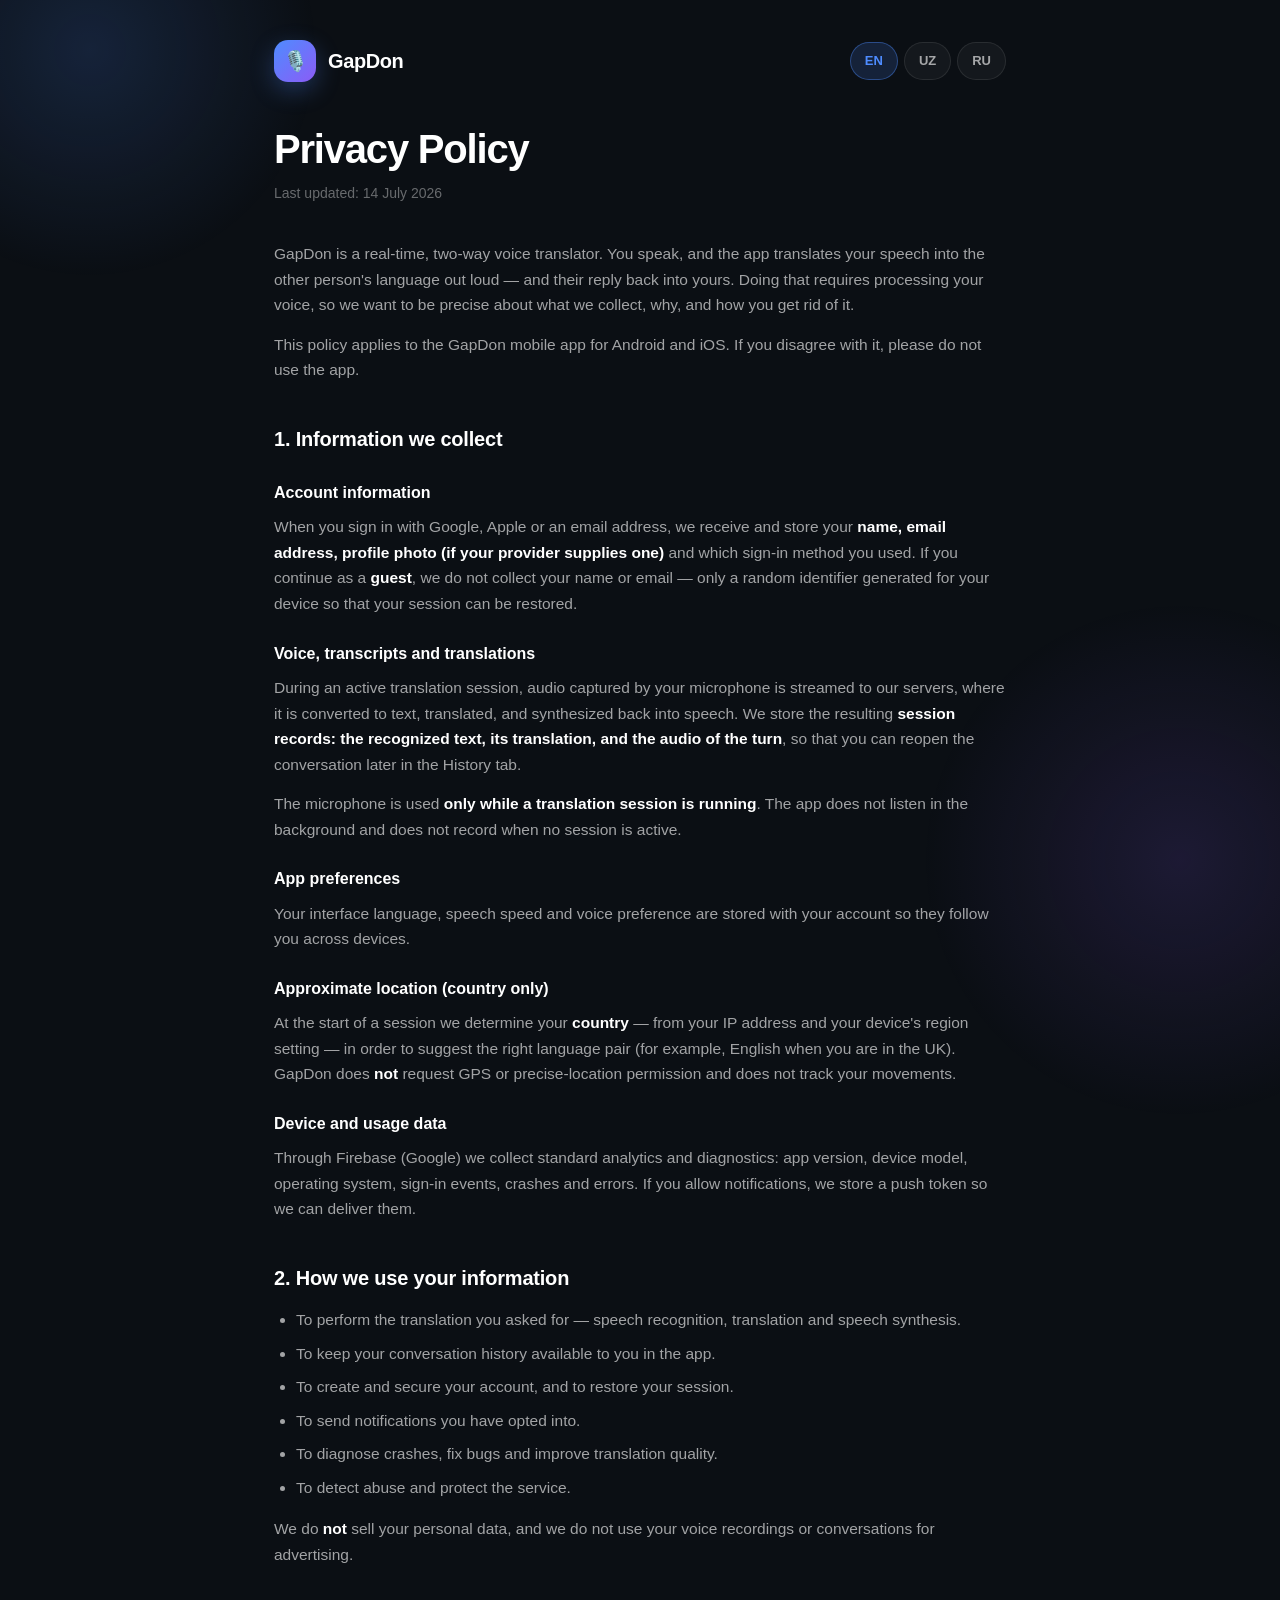
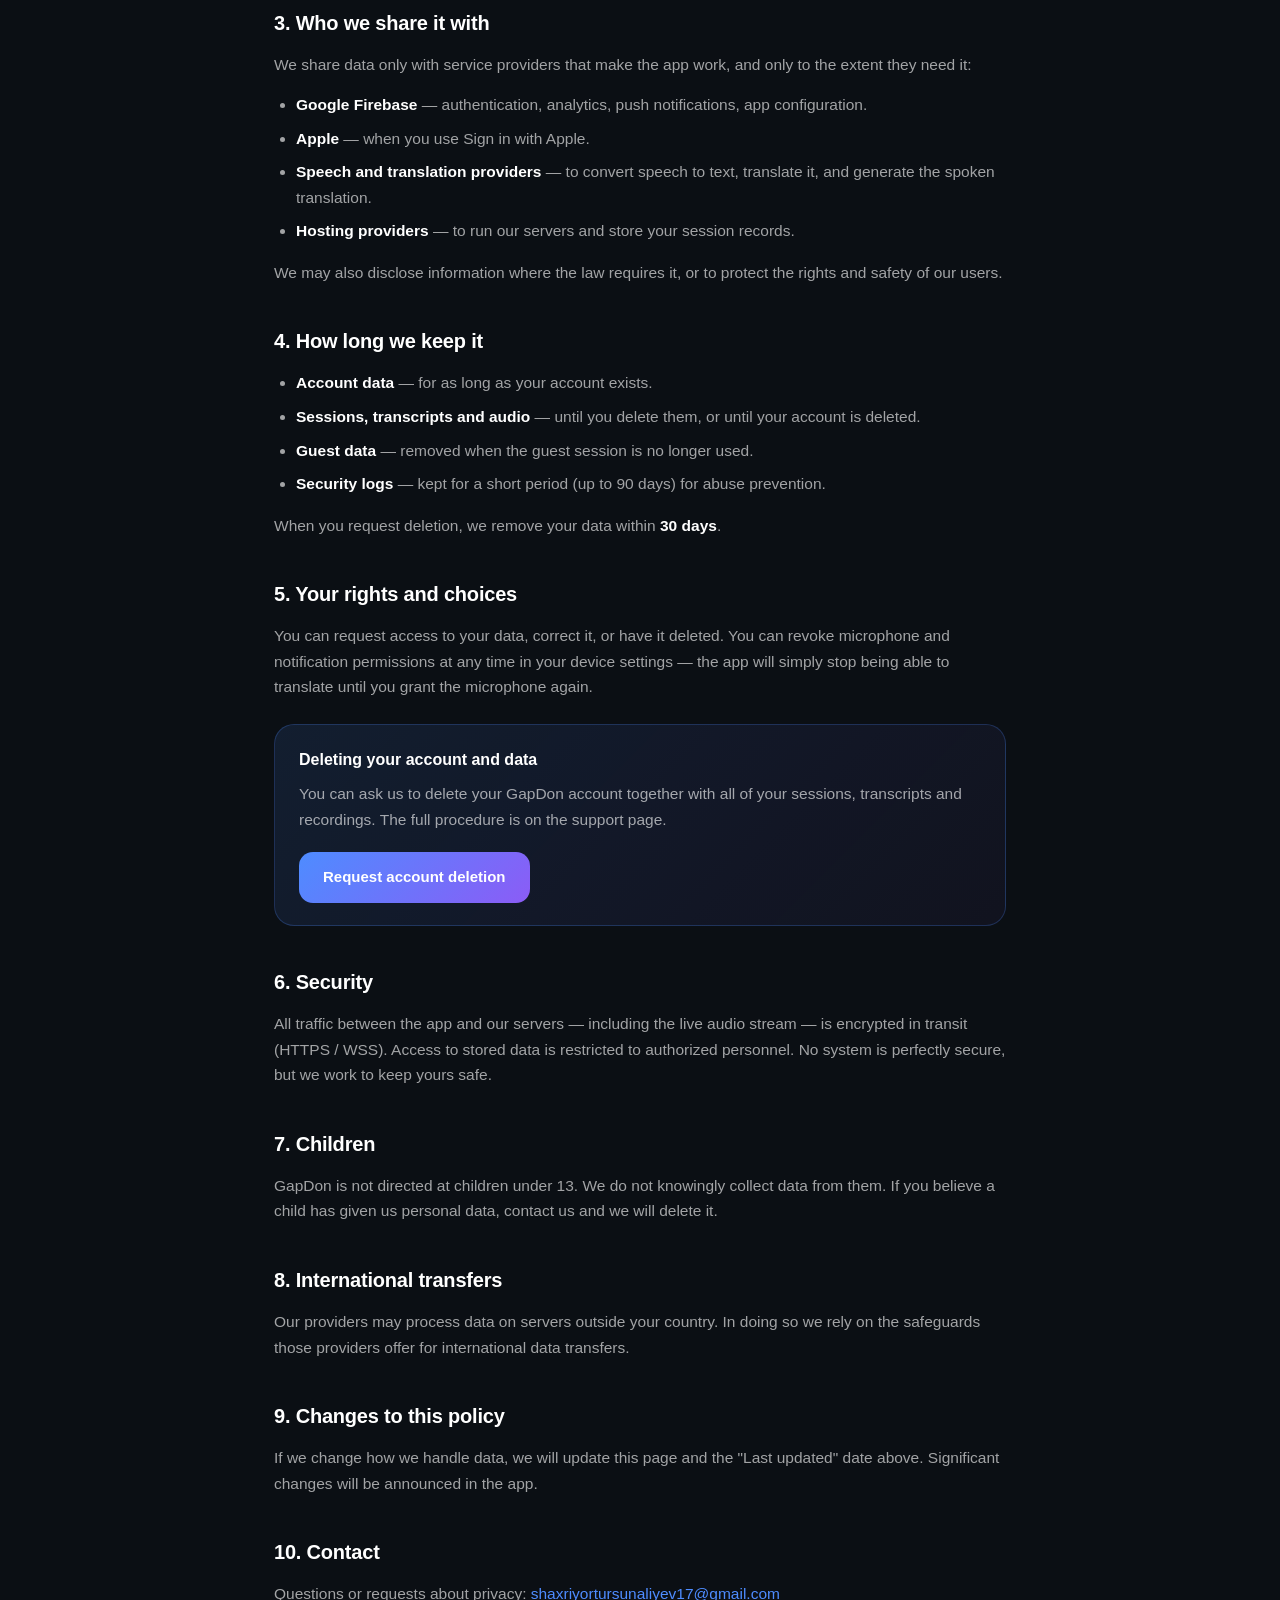
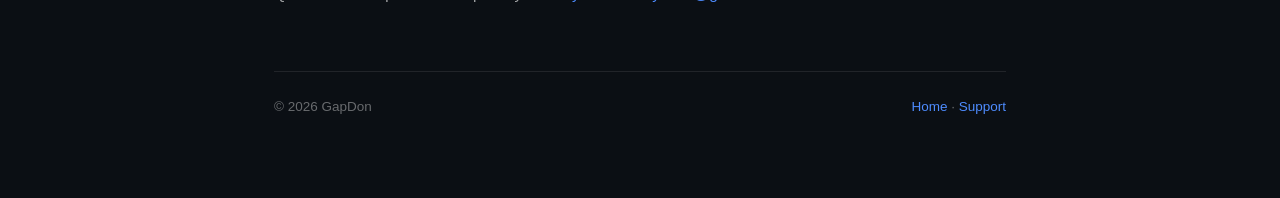
==== privacy/index.html @ 506f220d "GapDon legal & support site: privacy policy + account deletion (en/uz/ru) Co-Authored-By: Claude Opu" ====
<!DOCTYPE html>
<html lang="en">
<head>
  <meta charset="utf-8">
  <meta name="viewport" content="width=device-width, initial-scale=1">
  <title>Privacy Policy — GapDon</title>
  <meta name="description" content="How GapDon collects, uses, stores and deletes your data.">
  <link rel="stylesheet" href="../assets/site.css">
</head>
<body>
  <div class="wrap">
    <header class="bar">
      <a class="brand" href="../">
        <span class="mark">🎙️</span>
        <span class="name">GapDon</span>
      </a>
      <div class="langs">
        <button data-set="en">EN</button>
        <button data-set="uz">UZ</button>
        <button data-set="ru">RU</button>
      </div>
    </header>

    <!-- ══ EN ═══════════════════════════════════════════════════════════════ -->
    <main data-lang="en">
      <h1>Privacy Policy</h1>
      <p class="updated">Last updated: 14 July 2026</p>

      <p>GapDon is a real-time, two-way voice translator. You speak, and the app translates
        your speech into the other person's language out loud — and their reply back into
        yours. Doing that requires processing your voice, so we want to be precise about what
        we collect, why, and how you get rid of it.</p>
      <p>This policy applies to the GapDon mobile app for Android and iOS. If you disagree
        with it, please do not use the app.</p>

      <h2>1. Information we collect</h2>

      <h3>Account information</h3>
      <p>When you sign in with Google, Apple or an email address, we receive and store your
        <strong>name, email address, profile photo (if your provider supplies one)</strong> and
        which sign-in method you used. If you continue as a <strong>guest</strong>, we do not
        collect your name or email — only a random identifier generated for your device so
        that your session can be restored.</p>

      <h3>Voice, transcripts and translations</h3>
      <p>During an active translation session, audio captured by your microphone is streamed
        to our servers, where it is converted to text, translated, and synthesized back into
        speech. We store the resulting <strong>session records: the recognized text, its
        translation, and the audio of the turn</strong>, so that you can reopen the conversation
        later in the History tab.</p>
      <p>The microphone is used <strong>only while a translation session is running</strong>.
        The app does not listen in the background and does not record when no session is
        active.</p>

      <h3>App preferences</h3>
      <p>Your interface language, speech speed and voice preference are stored with your
        account so they follow you across devices.</p>

      <h3>Approximate location (country only)</h3>
      <p>At the start of a session we determine your <strong>country</strong> — from your IP
        address and your device's region setting — in order to suggest the right language pair
        (for example, English when you are in the UK). GapDon does <strong>not</strong> request
        GPS or precise-location permission and does not track your movements.</p>

      <h3>Device and usage data</h3>
      <p>Through Firebase (Google) we collect standard analytics and diagnostics:
        app version, device model, operating system, sign-in events, crashes and errors.
        If you allow notifications, we store a push token so we can deliver them.</p>

      <h2>2. How we use your information</h2>
      <ul>
        <li>To perform the translation you asked for — speech recognition, translation and speech synthesis.</li>
        <li>To keep your conversation history available to you in the app.</li>
        <li>To create and secure your account, and to restore your session.</li>
        <li>To send notifications you have opted into.</li>
        <li>To diagnose crashes, fix bugs and improve translation quality.</li>
        <li>To detect abuse and protect the service.</li>
      </ul>
      <p>We do <strong>not</strong> sell your personal data, and we do not use your voice
        recordings or conversations for advertising.</p>

      <h2>3. Who we share it with</h2>
      <p>We share data only with service providers that make the app work, and only to the
        extent they need it:</p>
      <ul>
        <li><strong>Google Firebase</strong> — authentication, analytics, push notifications, app configuration.</li>
        <li><strong>Apple</strong> — when you use Sign in with Apple.</li>
        <li><strong>Speech and translation providers</strong> — to convert speech to text, translate it, and generate the spoken translation.</li>
        <li><strong>Hosting providers</strong> — to run our servers and store your session records.</li>
      </ul>
      <p>We may also disclose information where the law requires it, or to protect the rights
        and safety of our users.</p>

      <h2>4. How long we keep it</h2>
      <ul>
        <li><strong>Account data</strong> — for as long as your account exists.</li>
        <li><strong>Sessions, transcripts and audio</strong> — until you delete them, or until your account is deleted.</li>
        <li><strong>Guest data</strong> — removed when the guest session is no longer used.</li>
        <li><strong>Security logs</strong> — kept for a short period (up to 90 days) for abuse prevention.</li>
      </ul>
      <p>When you request deletion, we remove your data within <strong>30 days</strong>.</p>

      <h2>5. Your rights and choices</h2>
      <p>You can request access to your data, correct it, or have it deleted. You can revoke
        microphone and notification permissions at any time in your device settings — the app
        will simply stop being able to translate until you grant the microphone again.</p>

      <div class="card accent">
        <h3>Deleting your account and data</h3>
        <p>You can ask us to delete your GapDon account together with all of your sessions,
          transcripts and recordings. The full procedure is on the support page.</p>
        <a class="btn" href="../support/#delete">Request account deletion</a>
      </div>

      <h2>6. Security</h2>
      <p>All traffic between the app and our servers — including the live audio stream — is
        encrypted in transit (HTTPS / WSS). Access to stored data is restricted to
        authorized personnel. No system is perfectly secure, but we work to keep yours safe.</p>

      <h2>7. Children</h2>
      <p>GapDon is not directed at children under 13. We do not knowingly collect data from
        them. If you believe a child has given us personal data, contact us and we will delete it.</p>

      <h2>8. International transfers</h2>
      <p>Our providers may process data on servers outside your country. In doing so we rely
        on the safeguards those providers offer for international data transfers.</p>

      <h2>9. Changes to this policy</h2>
      <p>If we change how we handle data, we will update this page and the "Last updated"
        date above. Significant changes will be announced in the app.</p>

      <h2>10. Contact</h2>
      <p>Questions or requests about privacy:
        <a href="mailto:shaxriyortursunaliyev17@gmail.com">shaxriyortursunaliyev17@gmail.com</a></p>
    </main>

    <!-- ══ UZ ═══════════════════════════════════════════════════════════════ -->
    <main data-lang="uz">
      <h1>Maxfiylik siyosati</h1>
      <p class="updated">Oxirgi yangilanish: 2026-yil 14-iyul</p>

      <p>GapDon — real vaqtdagi ikki tomonlama ovozli tarjimon. Siz gapirasiz, ilova sizning
        nutqingizni suhbatdoshingiz tiliga ovoz chiqarib tarjima qiladi, uning javobini esa
        sizning tilingizga qaytaradi. Buning uchun ovozingizni qayta ishlash zarur — shuning
        uchun nima yig'ilishini, nima uchun va uni qanday o'chirishni aniq yozib qo'ydik.</p>
      <p>Ushbu siyosat Android va iOS uchun GapDon mobil ilovasiga taalluqli. Agar rozi
        bo'lmasangiz, iltimos, ilovadan foydalanmang.</p>

      <h2>1. Qanday ma'lumot yig'amiz</h2>

      <h3>Hisob ma'lumotlari</h3>
      <p>Google, Apple yoki email orqali kirganingizda <strong>ismingiz, email manzilingiz,
        profil rasmingiz</strong> (provayder bergan bo'lsa) va qaysi usulda kirganingiz
        saqlanadi. <strong>Mehmon</strong> sifatida davom etsangiz, ism yoki email yig'ilmaydi —
        faqat qurilmangiz uchun yaratilgan tasodifiy identifikator saqlanadi, sessiyangizni
        tiklash uchun.</p>

      <h3>Ovoz, transkript va tarjimalar</h3>
      <p>Tarjima sessiyasi davomida mikrofon orqali olingan audio serverlarimizga uzatiladi:
        u yerda matnga aylantiriladi, tarjima qilinadi va yana nutqqa sintez qilinadi. Natijada
        hosil bo'lgan <strong>sessiya yozuvlari — tanilgan matn, uning tarjimasi va o'sha
        gapning audiosi</strong> saqlanadi, toki siz suhbatni keyinroq "Tarix" bo'limida qayta
        ocha olasiz.</p>
      <p>Mikrofon <strong>faqat tarjima sessiyasi ishlab turganda</strong> ishlatiladi. Ilova
        fonda tinglamaydi va sessiya yo'q paytda hech narsa yozib olmaydi.</p>

      <h3>Ilova sozlamalari</h3>
      <p>Interfeys tili, nutq tezligi va ovoz turi hisobingiz bilan birga saqlanadi — shunda
        ular boshqa qurilmada ham saqlanib qoladi.</p>

      <h3>Taxminiy joylashuv (faqat davlat)</h3>
      <p>Sessiya boshida <strong>qaysi davlatda</strong> ekaningizni aniqlaymiz — IP manzil va
        qurilmangizning mintaqa sozlamasi orqali — bu to'g'ri til juftligini taklif qilish uchun
        kerak (masalan, Buyuk Britaniyada bo'lsangiz ingliz tili). GapDon GPS yoki aniq
        joylashuv ruxsatini <strong>so'ramaydi</strong> va harakatingizni kuzatmaydi.</p>

      <h3>Qurilma va foydalanish ma'lumotlari</h3>
      <p>Firebase (Google) orqali standart analitika va diagnostika yig'iladi: ilova versiyasi,
        qurilma modeli, operatsion tizim, kirish hodisalari, xatolar va nosozliklar.
        Bildirishnomalarga ruxsat bersangiz, ularni yetkazish uchun push token saqlanadi.</p>

      <h2>2. Ma'lumotdan qanday foydalanamiz</h2>
      <ul>
        <li>Siz so'ragan tarjimani bajarish uchun — nutqni tanish, tarjima qilish va ovozga aylantirish.</li>
        <li>Suhbatlar tarixini ilovada siz uchun saqlab turish uchun.</li>
        <li>Hisobingizni yaratish, himoyalash va sessiyani tiklash uchun.</li>
        <li>Siz rozilik bergan bildirishnomalarni yuborish uchun.</li>
        <li>Xatolarni tuzatish va tarjima sifatini yaxshilash uchun.</li>
        <li>Suiiste'molni aniqlash va xizmatni himoya qilish uchun.</li>
      </ul>
      <p>Biz shaxsiy ma'lumotlaringizni <strong>sotmaymiz</strong> va ovoz yozuvlaringiz yoki
        suhbatlaringizni reklama uchun ishlatmaymiz.</p>

      <h2>3. Kim bilan bo'lishamiz</h2>
      <p>Ma'lumot faqat ilovaning ishlashi uchun zarur xizmat provayderlari bilan, faqat
        kerakli hajmda bo'lishiladi:</p>
      <ul>
        <li><strong>Google Firebase</strong> — autentifikatsiya, analitika, push-bildirishnomalar, konfiguratsiya.</li>
        <li><strong>Apple</strong> — Apple bilan kirishdan foydalanganingizda.</li>
        <li><strong>Nutq va tarjima provayderlari</strong> — nutqni matnga aylantirish, tarjima qilish va tarjimani ovozlantirish uchun.</li>
        <li><strong>Hosting provayderlari</strong> — serverlarni yuritish va sessiya yozuvlarini saqlash uchun.</li>
      </ul>
      <p>Qonun talab qilgan hollarda yoki foydalanuvchilarning huquq va xavfsizligini himoya
        qilish uchun ham ma'lumot oshkor qilinishi mumkin.</p>

      <h2>4. Qancha muddat saqlaymiz</h2>
      <ul>
        <li><strong>Hisob ma'lumotlari</strong> — hisobingiz mavjud bo'lgunicha.</li>
        <li><strong>Sessiyalar, transkriptlar va audio</strong> — siz o'chirmaguningizcha yoki hisob o'chirilgunicha.</li>
        <li><strong>Mehmon ma'lumotlari</strong> — mehmon sessiyasi ishlatilmay qolganda o'chiriladi.</li>
        <li><strong>Xavfsizlik loglari</strong> — qisqa muddat (90 kungacha), suiiste'molning oldini olish uchun.</li>
      </ul>
      <p>O'chirishni so'raganingizda ma'lumotlaringiz <strong>30 kun ichida</strong> o'chiriladi.</p>

      <h2>5. Sizning huquqlaringiz</h2>
      <p>Ma'lumotlaringizni ko'rishni, to'g'rilashni yoki o'chirishni so'rashingiz mumkin.
        Mikrofon va bildirishnoma ruxsatlarini istalgan payt qurilma sozlamalaridan qaytarib
        olishingiz mumkin — bunda ilova mikrofonni qayta ruxsat bermaguningizcha tarjima qila
        olmaydi, xolos.</p>

      <div class="card accent">
        <h3>Hisob va ma'lumotlarni o'chirish</h3>
        <p>GapDon hisobingizni barcha sessiyalar, transkriptlar va yozuvlar bilan birga
          o'chirishni so'rashingiz mumkin. To'liq tartib yordam sahifasida.</p>
        <a class="btn" href="../support/#delete">Hisobni o'chirishni so'rash</a>
      </div>

      <h2>6. Xavfsizlik</h2>
      <p>Ilova va serverlarimiz o'rtasidagi barcha trafik — jonli audio oqim ham — uzatishda
        shifrlanadi (HTTPS / WSS). Saqlangan ma'lumotlarga faqat vakolatli xodimlar kira oladi.
        Mutlaqo xavfsiz tizim bo'lmaydi, lekin biz sizning ma'lumotingizni himoyalash uchun
        harakat qilamiz.</p>

      <h2>7. Bolalar</h2>
      <p>GapDon 13 yoshgacha bo'lgan bolalar uchun mo'ljallanmagan va ulardan bila turib
        ma'lumot yig'maymiz. Agar bola bizga shaxsiy ma'lumot bergan deb hisoblasangiz, yozing —
        o'chiramiz.</p>

      <h2>8. Xalqaro uzatish</h2>
      <p>Provayderlarimiz ma'lumotni sizning davlatingizdan tashqaridagi serverlarda qayta
        ishlashi mumkin. Bunda o'sha provayderlarning xalqaro uzatish bo'yicha himoya
        choralariga tayanamiz.</p>

      <h2>9. Siyosatdagi o'zgarishlar</h2>
      <p>Ma'lumotlar bilan ishlash tartibi o'zgarsa, ushbu sahifani va yuqoridagi sanani
        yangilaymiz. Muhim o'zgarishlar ilovada e'lon qilinadi.</p>

      <h2>10. Bog'lanish</h2>
      <p>Maxfiylik bo'yicha savol va so'rovlar:
        <a href="mailto:shaxriyortursunaliyev17@gmail.com">shaxriyortursunaliyev17@gmail.com</a></p>
    </main>

    <!-- ══ RU ═══════════════════════════════════════════════════════════════ -->
    <main data-lang="ru">
      <h1>Политика конфиденциальности</h1>
      <p class="updated">Последнее обновление: 14 июля 2026 г.</p>

      <p>GapDon — двусторонний голосовой переводчик в реальном времени. Вы говорите, приложение
        вслух переводит вашу речь на язык собеседника, а его ответ — обратно на ваш. Для этого
        необходимо обрабатывать ваш голос, поэтому мы точно описываем, какие данные собираем,
        зачем и как их удалить.</p>
      <p>Политика распространяется на мобильное приложение GapDon для Android и iOS. Если вы с
        ней не согласны, пожалуйста, не пользуйтесь приложением.</p>

      <h2>1. Какие данные мы собираем</h2>

      <h3>Данные аккаунта</h3>
      <p>При входе через Google, Apple или по email мы получаем и храним ваше <strong>имя,
        адрес электронной почты, фото профиля</strong> (если его предоставляет провайдер) и
        способ входа. При входе <strong>гостем</strong> имя и email не собираются — только
        случайный идентификатор устройства, чтобы восстановить сессию.</p>

      <h3>Голос, расшифровки и переводы</h3>
      <p>Во время сессии перевода аудио с микрофона передаётся на наши серверы, где
        распознаётся, переводится и синтезируется обратно в речь. Мы храним
        <strong>записи сессии: распознанный текст, его перевод и аудио реплики</strong>, чтобы
        вы могли вернуться к разговору во вкладке «История».</p>
      <p>Микрофон используется <strong>только во время активной сессии перевода</strong>.
        Приложение не слушает в фоне и не записывает, когда сессия не запущена.</p>

      <h3>Настройки приложения</h3>
      <p>Язык интерфейса, скорость речи и тип голоса хранятся вместе с аккаунтом, чтобы
        сохраняться на других устройствах.</p>

      <h3>Приблизительное местоположение (только страна)</h3>
      <p>В начале сессии мы определяем вашу <strong>страну</strong> — по IP-адресу и
        региональной настройке устройства — чтобы предложить правильную языковую пару.
        GapDon <strong>не</strong> запрашивает GPS или доступ к точному местоположению и не
        отслеживает ваши перемещения.</p>

      <h3>Данные об устройстве и использовании</h3>
      <p>Через Firebase (Google) собирается стандартная аналитика и диагностика: версия
        приложения, модель устройства, ОС, события входа, сбои и ошибки. Если вы разрешили
        уведомления, мы храним push-токен для их доставки.</p>

      <h2>2. Как мы используем данные</h2>
      <ul>
        <li>Чтобы выполнить перевод — распознавание речи, перевод и синтез речи.</li>
        <li>Чтобы история разговоров была доступна вам в приложении.</li>
        <li>Чтобы создать и защитить аккаунт и восстановить сессию.</li>
        <li>Чтобы отправлять уведомления, на которые вы согласились.</li>
        <li>Чтобы исправлять ошибки и улучшать качество перевода.</li>
        <li>Чтобы выявлять злоупотребления и защищать сервис.</li>
      </ul>
      <p>Мы <strong>не продаём</strong> ваши персональные данные и не используем ваши
        голосовые записи или разговоры для рекламы.</p>

      <h2>3. Кому мы передаём данные</h2>
      <p>Только поставщикам услуг, без которых приложение не работает, и только в необходимом
        объёме:</p>
      <ul>
        <li><strong>Google Firebase</strong> — аутентификация, аналитика, push-уведомления, конфигурация.</li>
        <li><strong>Apple</strong> — при входе через Apple.</li>
        <li><strong>Провайдеры распознавания и перевода речи</strong> — распознавание, перевод и озвучивание.</li>
        <li><strong>Хостинг-провайдеры</strong> — работа серверов и хранение записей сессий.</li>
      </ul>
      <p>Мы также можем раскрыть данные по требованию закона либо для защиты прав и
        безопасности пользователей.</p>

      <h2>4. Сроки хранения</h2>
      <ul>
        <li><strong>Данные аккаунта</strong> — пока существует аккаунт.</li>
        <li><strong>Сессии, расшифровки и аудио</strong> — пока вы их не удалите или не удалите аккаунт.</li>
        <li><strong>Гостевые данные</strong> — удаляются, когда гостевая сессия перестаёт использоваться.</li>
        <li><strong>Журналы безопасности</strong> — короткий срок (до 90 дней).</li>
      </ul>
      <p>По запросу на удаление данные удаляются в течение <strong>30 дней</strong>.</p>

      <h2>5. Ваши права</h2>
      <p>Вы можете запросить доступ к данным, их исправление или удаление. Разрешения на
        микрофон и уведомления можно отозвать в настройках устройства в любой момент — тогда
        приложение просто не сможет переводить, пока микрофон не будет разрешён снова.</p>

      <div class="card accent">
        <h3>Удаление аккаунта и данных</h3>
        <p>Вы можете попросить удалить аккаунт GapDon вместе со всеми сессиями, расшифровками
          и записями. Полный порядок — на странице поддержки.</p>
        <a class="btn" href="../support/#delete">Запросить удаление аккаунта</a>
      </div>

      <h2>6. Безопасность</h2>
      <p>Весь трафик между приложением и серверами, включая живой аудиопоток, шифруется при
        передаче (HTTPS / WSS). Доступ к хранимым данным имеют только уполномоченные
        сотрудники. Абсолютно безопасных систем не бывает, но мы стараемся защитить ваши данные.</p>

      <h2>7. Дети</h2>
      <p>GapDon не предназначен для детей младше 13 лет, и мы сознательно не собираем их
        данные. Если считаете, что ребёнок передал нам персональные данные, напишите — мы удалим.</p>

      <h2>8. Международная передача</h2>
      <p>Наши поставщики могут обрабатывать данные на серверах за пределами вашей страны. При
        этом мы полагаемся на предусмотренные ими механизмы защиты международной передачи.</p>

      <h2>9. Изменения политики</h2>
      <p>Если порядок обработки данных изменится, мы обновим эту страницу и дату выше.
        О существенных изменениях сообщим в приложении.</p>

      <h2>10. Контакты</h2>
      <p>Вопросы и запросы по конфиденциальности:
        <a href="mailto:shaxriyortursunaliyev17@gmail.com">shaxriyortursunaliyev17@gmail.com</a></p>
    </main>

    <footer>
      <span>© 2026 GapDon</span>
      <span><a href="../">Home</a> · <a href="../support/">Support</a></span>
    </footer>
  </div>
  <script src="../assets/lang.js"></script>
</body>
</html>
---- assets/site.css ----
:root {
  --bg: #0b0f14;
  --backdrop: #030608;
  --card: rgba(255, 255, 255, 0.04);
  --stroke: rgba(255, 255, 255, 0.09);
  --text: #ffffff;
  --muted: rgba(255, 255, 255, 0.62);
  --faint: rgba(255, 255, 255, 0.38);
  --blue: #4e8cff;
  --violet: #8b5cf6;
  --teal: #14b8a6;
  --amber: #f59e0b;
  --radius: 20px;
}

* { box-sizing: border-box; margin: 0; padding: 0; }

body {
  background: var(--bg);
  color: var(--text);
  font-family: -apple-system, BlinkMacSystemFont, "Segoe UI", Roboto, "Helvetica Neue", Arial, sans-serif;
  line-height: 1.65;
  -webkit-font-smoothing: antialiased;
  min-height: 100vh;
  position: relative;
  overflow-x: hidden;
}

/* Ambient glows — the same two blobs the app paints behind its screens. */
body::before,
body::after {
  content: "";
  position: fixed;
  border-radius: 50%;
  pointer-events: none;
  z-index: 0;
}
body::before {
  top: -180px; left: -140px;
  width: 460px; height: 460px;
  background: radial-gradient(circle, rgba(78, 140, 255, 0.16), transparent 70%);
}
body::after {
  bottom: -220px; right: -160px;
  width: 520px; height: 520px;
  background: radial-gradient(circle, rgba(139, 92, 246, 0.14), transparent 70%);
}

.wrap {
  position: relative;
  z-index: 1;
  max-width: 780px;
  margin: 0 auto;
  padding: 40px 24px 80px;
}

/* ── Header ──────────────────────────────────────────────────────────────── */
header.bar {
  display: flex;
  align-items: center;
  justify-content: space-between;
  gap: 16px;
  flex-wrap: wrap;
  margin-bottom: 44px;
}

.brand {
  display: flex;
  align-items: center;
  gap: 12px;
  text-decoration: none;
  color: var(--text);
}
.brand .mark {
  width: 42px; height: 42px;
  border-radius: 14px;
  background: linear-gradient(135deg, var(--blue), var(--violet));
  display: grid;
  place-items: center;
  font-size: 20px;
  box-shadow: 0 8px 24px rgba(78, 140, 255, 0.3);
}
.brand .name { font-size: 20px; font-weight: 800; letter-spacing: -0.02em; }

.langs { display: flex; gap: 6px; }
.langs button {
  background: var(--card);
  border: 1px solid var(--stroke);
  color: var(--muted);
  font: inherit;
  font-size: 13px;
  font-weight: 600;
  padding: 7px 14px;
  border-radius: 99px;
  cursor: pointer;
  transition: color 0.18s, background 0.18s, border-color 0.18s;
}
.langs button:hover { color: var(--text); }
.langs button[aria-pressed="true"] {
  background: rgba(78, 140, 255, 0.16);
  border-color: rgba(78, 140, 255, 0.4);
  color: var(--blue);
}

/* ── Content ─────────────────────────────────────────────────────────────── */
h1 {
  font-size: clamp(30px, 5vw, 40px);
  font-weight: 800;
  letter-spacing: -0.03em;
  line-height: 1.15;
  margin-bottom: 10px;
}
.updated { color: var(--faint); font-size: 14px; margin-bottom: 36px; }

h2 {
  font-size: 20px;
  font-weight: 700;
  letter-spacing: -0.01em;
  margin: 40px 0 12px;
}
h3 { font-size: 16px; font-weight: 700; margin: 24px 0 8px; }

p, li { color: var(--muted); font-size: 15.5px; }
p { margin-bottom: 14px; }
ul, ol { margin: 0 0 16px 22px; }
li { margin-bottom: 8px; }

strong { color: var(--text); font-weight: 600; }

a { color: var(--blue); text-decoration: none; }
a:hover { text-decoration: underline; }

.card {
  background: var(--card);
  border: 1px solid var(--stroke);
  border-radius: var(--radius);
  padding: 22px 24px;
  margin: 24px 0;
}
.card.accent {
  background: linear-gradient(135deg, rgba(78, 140, 255, 0.12), rgba(139, 92, 246, 0.05));
  border-color: rgba(78, 140, 255, 0.24);
}
.card h2, .card h3 { margin-top: 0; }
.card :last-child { margin-bottom: 0; }

.btn {
  display: inline-block;
  background: linear-gradient(135deg, var(--blue), var(--violet));
  color: #fff;
  font-weight: 700;
  font-size: 15px;
  padding: 13px 24px;
  border-radius: 14px;
  margin-top: 6px;
}
.btn:hover { text-decoration: none; opacity: 0.92; }

.tiles { display: grid; gap: 14px; grid-template-columns: 1fr 1fr; margin-top: 8px; }
@media (max-width: 560px) { .tiles { grid-template-columns: 1fr; } }
.tile {
  display: block;
  background: var(--card);
  border: 1px solid var(--stroke);
  border-radius: var(--radius);
  padding: 22px;
  color: var(--text);
  transition: border-color 0.18s, transform 0.18s;
}
.tile:hover { border-color: rgba(78, 140, 255, 0.45); transform: translateY(-2px); text-decoration: none; }
.tile .t { font-size: 17px; font-weight: 700; margin-bottom: 6px; }
.tile .d { color: var(--faint); font-size: 14px; }

footer {
  margin-top: 64px;
  padding-top: 24px;
  border-top: 1px solid var(--stroke);
  color: var(--faint);
  font-size: 13.5px;
  display: flex;
  justify-content: space-between;
  gap: 12px;
  flex-wrap: wrap;
}

[data-lang] { display: none; }
[data-lang].on { display: block; }
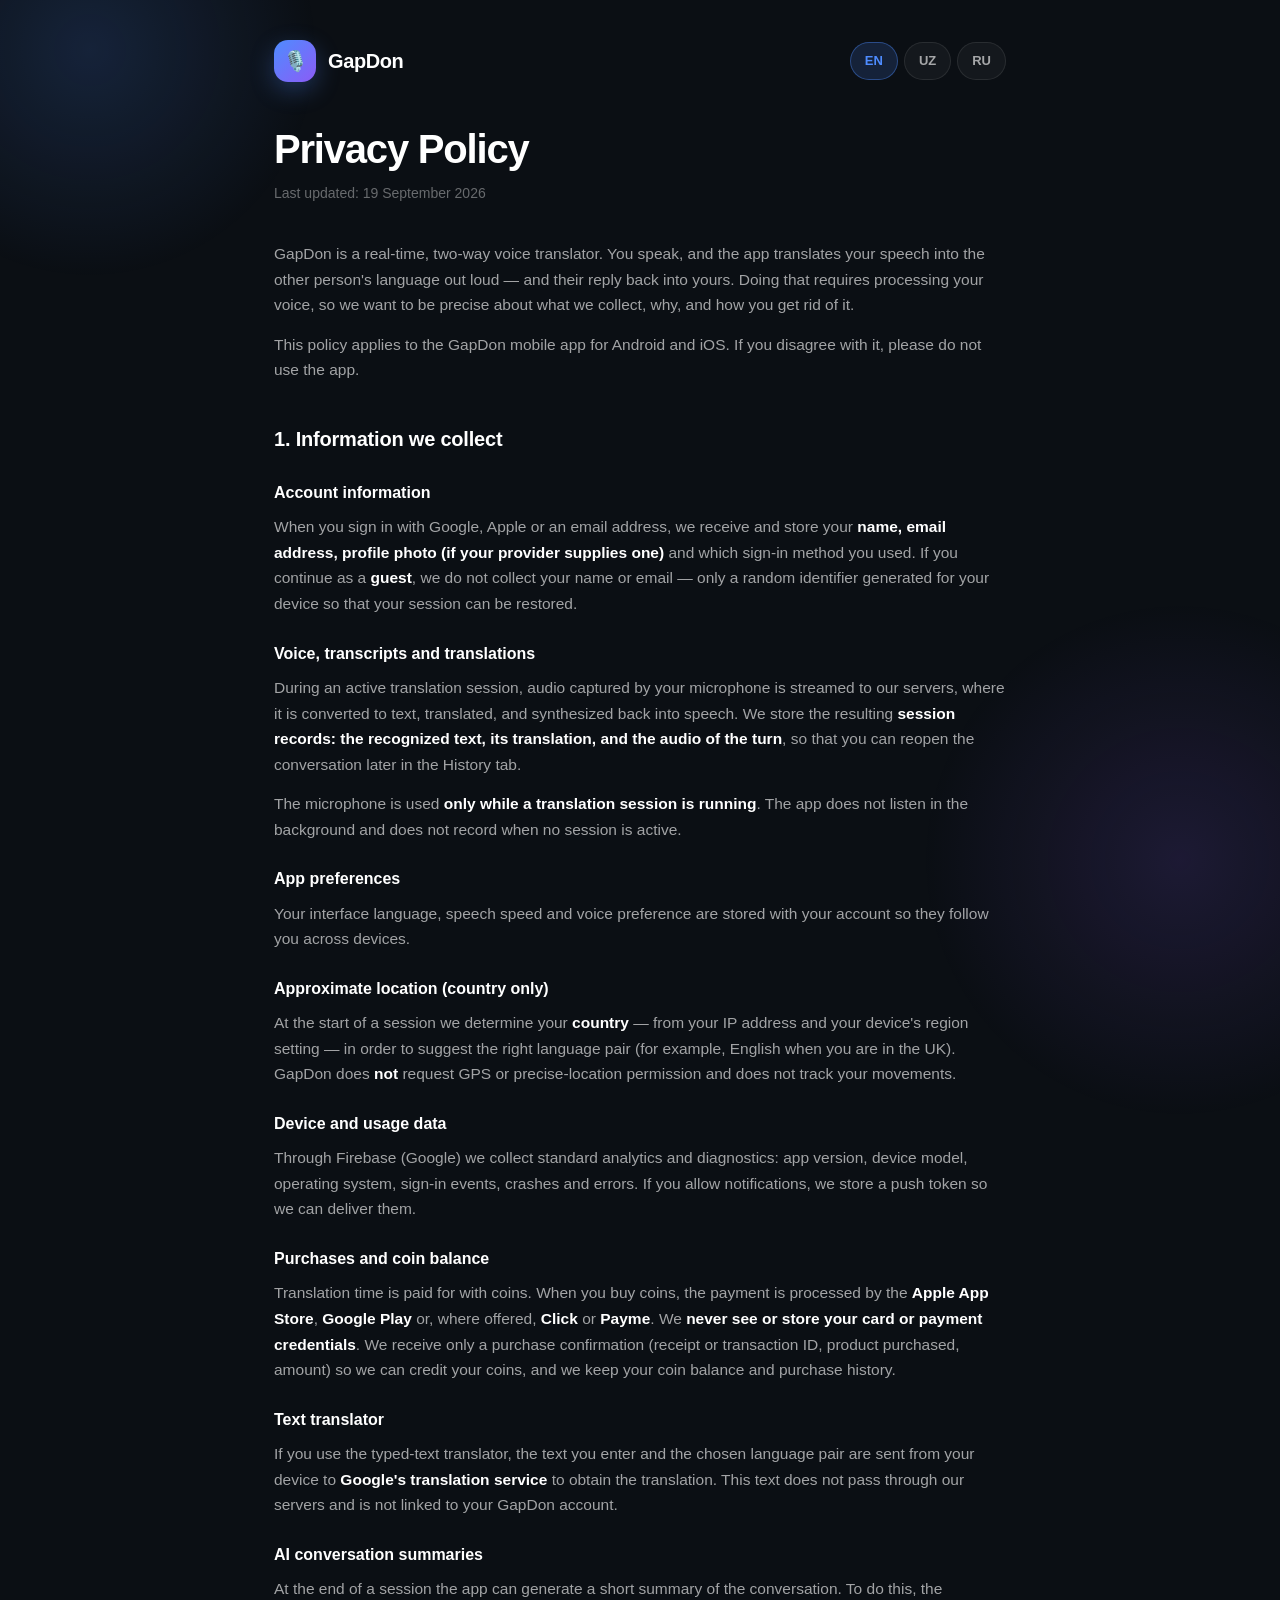
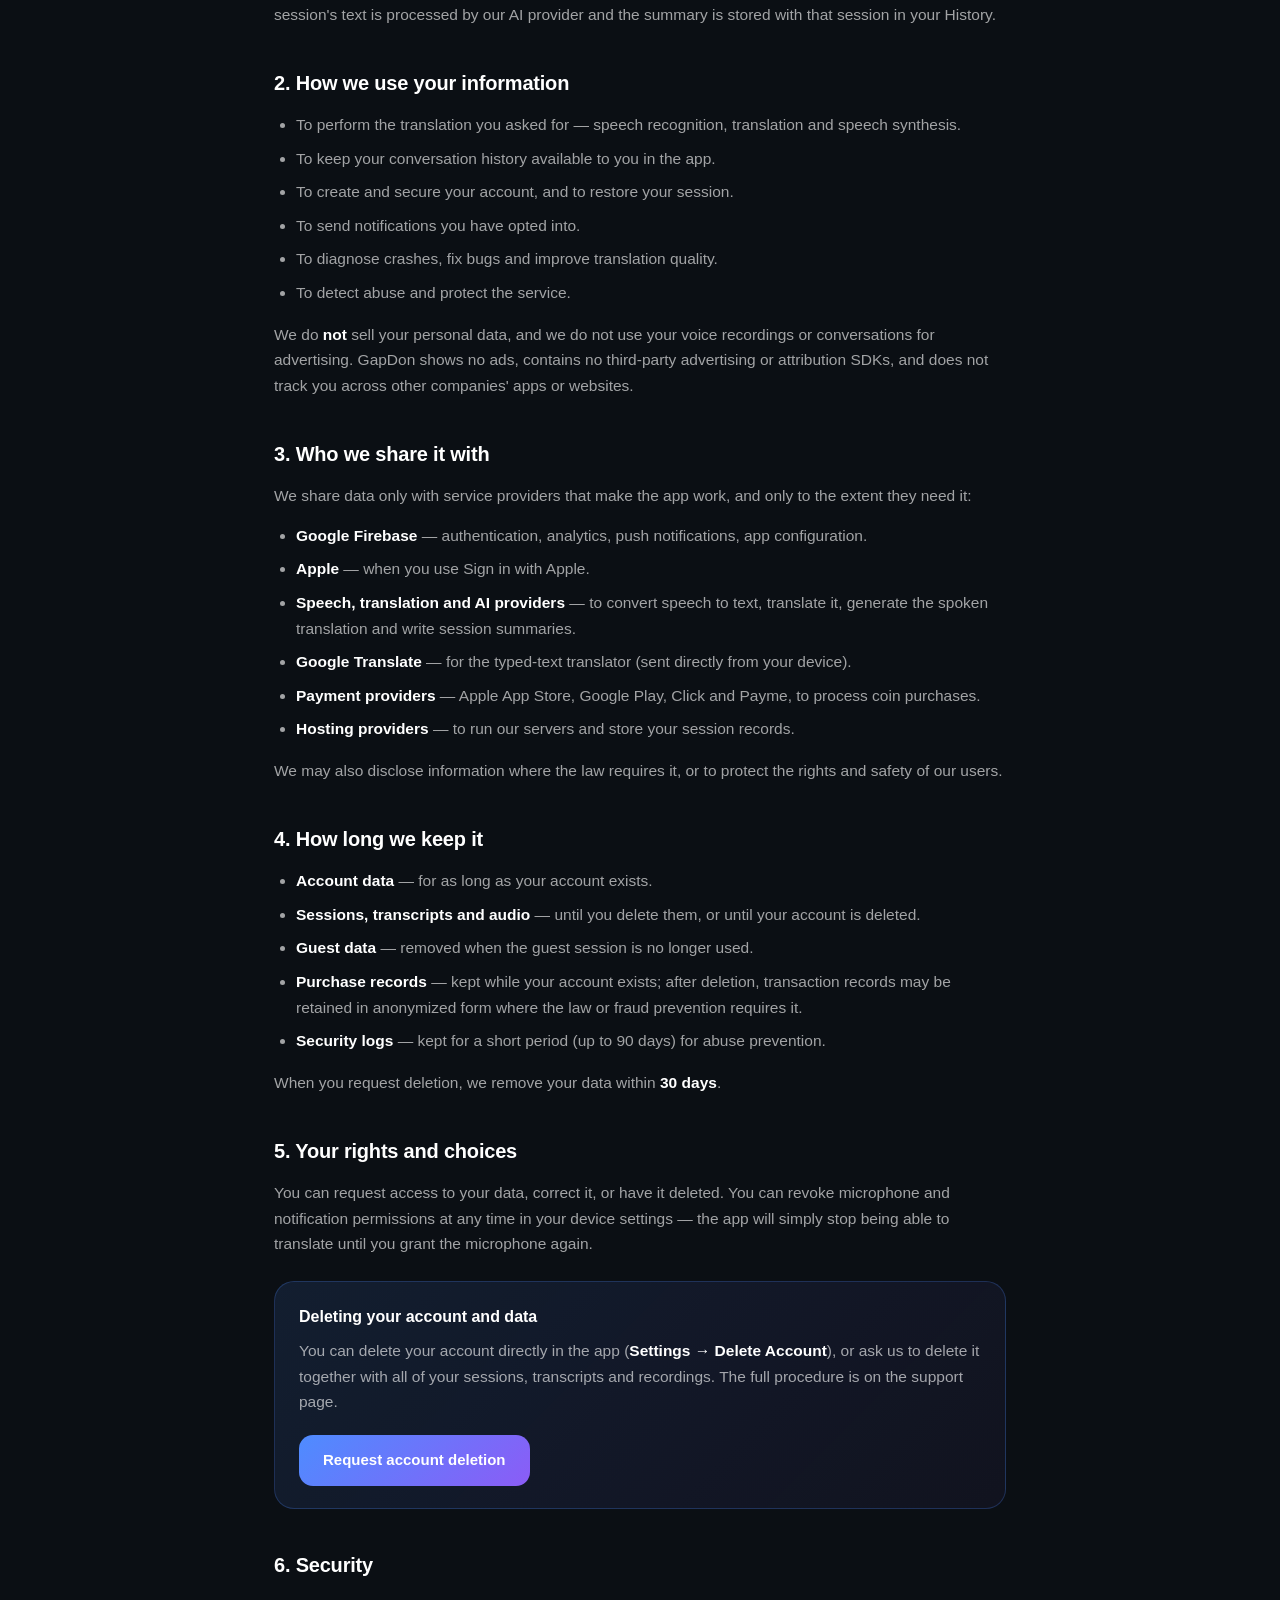
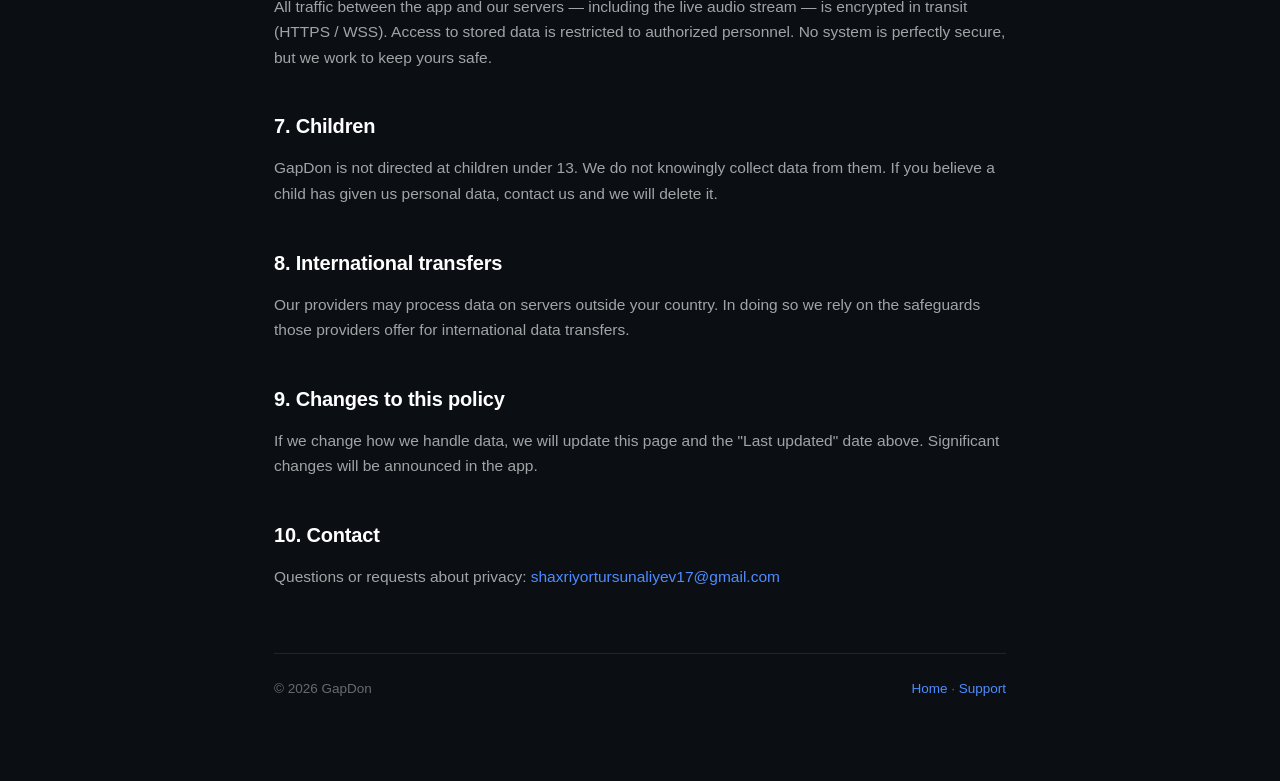
==== commit 62ebface: "privacy: cover purchases, text translator, AI summaries, no-ads, in-app deletion Adds coin purchases" ====
--- a/privacy/index.html
+++ b/privacy/index.html
@@ -24,7 +24,7 @@
     <!-- ══ EN ═══════════════════════════════════════════════════════════════ -->
     <main data-lang="en">
       <h1>Privacy Policy</h1>
-      <p class="updated">Last updated: 14 July 2026</p>
+      <p class="updated">Last updated: 19 September 2026</p>
 
       <p>GapDon is a real-time, two-way voice translator. You speak, and the app translates
         your speech into the other person's language out loud — and their reply back into
@@ -67,6 +67,25 @@
         app version, device model, operating system, sign-in events, crashes and errors.
         If you allow notifications, we store a push token so we can deliver them.</p>
 
+      <h3>Purchases and coin balance</h3>
+      <p>Translation time is paid for with coins. When you buy coins, the payment is processed by
+        the <strong>Apple App Store</strong>, <strong>Google Play</strong> or, where offered,
+        <strong>Click</strong> or <strong>Payme</strong>. We <strong>never see or store your card
+        or payment credentials</strong>. We receive only a purchase confirmation (receipt or
+        transaction ID, product purchased, amount) so we can credit your coins, and we keep your
+        coin balance and purchase history.</p>
+
+      <h3>Text translator</h3>
+      <p>If you use the typed-text translator, the text you enter and the chosen language pair are
+        sent from your device to <strong>Google's translation service</strong> to obtain the
+        translation. This text does not pass through our servers and is not linked to your
+        GapDon account.</p>
+
+      <h3>AI conversation summaries</h3>
+      <p>At the end of a session the app can generate a short summary of the conversation. To do
+        this, the session's text is processed by our AI provider and the summary is stored with
+        that session in your History.</p>
+
       <h2>2. How we use your information</h2>
       <ul>
         <li>To perform the translation you asked for — speech recognition, translation and speech synthesis.</li>
@@ -77,7 +96,9 @@
         <li>To detect abuse and protect the service.</li>
       </ul>
       <p>We do <strong>not</strong> sell your personal data, and we do not use your voice
-        recordings or conversations for advertising.</p>
+        recordings or conversations for advertising. GapDon shows no ads, contains no
+        third-party advertising or attribution SDKs, and does not track you across other
+        companies' apps or websites.</p>
 
       <h2>3. Who we share it with</h2>
       <p>We share data only with service providers that make the app work, and only to the
@@ -85,7 +106,9 @@
       <ul>
         <li><strong>Google Firebase</strong> — authentication, analytics, push notifications, app configuration.</li>
         <li><strong>Apple</strong> — when you use Sign in with Apple.</li>
-        <li><strong>Speech and translation providers</strong> — to convert speech to text, translate it, and generate the spoken translation.</li>
+        <li><strong>Speech, translation and AI providers</strong> — to convert speech to text, translate it, generate the spoken translation and write session summaries.</li>
+        <li><strong>Google Translate</strong> — for the typed-text translator (sent directly from your device).</li>
+        <li><strong>Payment providers</strong> — Apple App Store, Google Play, Click and Payme, to process coin purchases.</li>
         <li><strong>Hosting providers</strong> — to run our servers and store your session records.</li>
       </ul>
       <p>We may also disclose information where the law requires it, or to protect the rights
@@ -96,6 +119,7 @@
         <li><strong>Account data</strong> — for as long as your account exists.</li>
         <li><strong>Sessions, transcripts and audio</strong> — until you delete them, or until your account is deleted.</li>
         <li><strong>Guest data</strong> — removed when the guest session is no longer used.</li>
+        <li><strong>Purchase records</strong> — kept while your account exists; after deletion, transaction records may be retained in anonymized form where the law or fraud prevention requires it.</li>
         <li><strong>Security logs</strong> — kept for a short period (up to 90 days) for abuse prevention.</li>
       </ul>
       <p>When you request deletion, we remove your data within <strong>30 days</strong>.</p>
@@ -107,8 +131,9 @@
 
       <div class="card accent">
         <h3>Deleting your account and data</h3>
-        <p>You can ask us to delete your GapDon account together with all of your sessions,
-          transcripts and recordings. The full procedure is on the support page.</p>
+        <p>You can delete your account directly in the app (<strong>Settings → Delete Account</strong>),
+          or ask us to delete it together with all of your sessions, transcripts and recordings.
+          The full procedure is on the support page.</p>
         <a class="btn" href="../support/#delete">Request account deletion</a>
       </div>
 
@@ -137,7 +162,7 @@
     <!-- ══ UZ ═══════════════════════════════════════════════════════════════ -->
     <main data-lang="uz">
       <h1>Maxfiylik siyosati</h1>
-      <p class="updated">Oxirgi yangilanish: 2026-yil 14-iyul</p>
+      <p class="updated">Oxirgi yangilanish: 2026-yil 19-sentabr</p>
 
       <p>GapDon — real vaqtdagi ikki tomonlama ovozli tarjimon. Siz gapirasiz, ilova sizning
         nutqingizni suhbatdoshingiz tiliga ovoz chiqarib tarjima qiladi, uning javobini esa
@@ -179,6 +204,25 @@
         qurilma modeli, operatsion tizim, kirish hodisalari, xatolar va nosozliklar.
         Bildirishnomalarga ruxsat bersangiz, ularni yetkazish uchun push token saqlanadi.</p>
 
+      <h3>Xaridlar va coin balansi</h3>
+      <p>Tarjima vaqti coinlar bilan to'lanadi. Coin sotib olganingizda to'lovni <strong>Apple
+        App Store</strong>, <strong>Google Play</strong> yoki (mavjud bo'lsa) <strong>Click</strong>
+        yoki <strong>Payme</strong> qayta ishlaydi. Biz <strong>karta yoki to'lov ma'lumotlaringizni
+        hech qachon ko'rmaymiz va saqlamaymiz</strong>. Faqat xarid tasdig'i (chek yoki tranzaksiya
+        ID, sotib olingan mahsulot, summa) keladi — coinlaringizni hisobingizga qo'shish uchun.
+        Coin balansingiz va xaridlar tarixi saqlanadi.</p>
+
+      <h3>Matn tarjimon</h3>
+      <p>Matn tarjimondan foydalansangiz, kiritgan matningiz va tanlangan til juftligi tarjimani
+        olish uchun qurilmangizdan to'g'ridan-to'g'ri <strong>Google tarjima xizmatiga</strong>
+        yuboriladi. Bu matn bizning serverlarimizdan o'tmaydi va GapDon hisobingiz bilan
+        bog'lanmaydi.</p>
+
+      <h3>AI suhbat xulosalari</h3>
+      <p>Sessiya oxirida ilova suhbatning qisqa xulosasini yaratishi mumkin. Buning uchun sessiya
+        matni AI provayderimiz tomonidan qayta ishlanadi va xulosa "Tarix"dagi o'sha sessiya
+        bilan birga saqlanadi.</p>
+
       <h2>2. Ma'lumotdan qanday foydalanamiz</h2>
       <ul>
         <li>Siz so'ragan tarjimani bajarish uchun — nutqni tanish, tarjima qilish va ovozga aylantirish.</li>
@@ -189,7 +233,9 @@
         <li>Suiiste'molni aniqlash va xizmatni himoya qilish uchun.</li>
       </ul>
       <p>Biz shaxsiy ma'lumotlaringizni <strong>sotmaymiz</strong> va ovoz yozuvlaringiz yoki
-        suhbatlaringizni reklama uchun ishlatmaymiz.</p>
+        suhbatlaringizni reklama uchun ishlatmaymiz. GapDon reklama ko'rsatmaydi, uchinchi tomon
+        reklama yoki attribution SDK'lari yo'q va sizni boshqa kompaniyalarning ilova va
+        saytlarida kuzatmaydi.</p>
 
       <h2>3. Kim bilan bo'lishamiz</h2>
       <p>Ma'lumot faqat ilovaning ishlashi uchun zarur xizmat provayderlari bilan, faqat
@@ -197,7 +243,9 @@
       <ul>
         <li><strong>Google Firebase</strong> — autentifikatsiya, analitika, push-bildirishnomalar, konfiguratsiya.</li>
         <li><strong>Apple</strong> — Apple bilan kirishdan foydalanganingizda.</li>
-        <li><strong>Nutq va tarjima provayderlari</strong> — nutqni matnga aylantirish, tarjima qilish va tarjimani ovozlantirish uchun.</li>
+        <li><strong>Nutq, tarjima va AI provayderlari</strong> — nutqni matnga aylantirish, tarjima qilish, tarjimani ovozlantirish va sessiya xulosalarini yozish uchun.</li>
+        <li><strong>Google Translate</strong> — matn tarjimon uchun (qurilmangizdan to'g'ridan-to'g'ri yuboriladi).</li>
+        <li><strong>To'lov provayderlari</strong> — Apple App Store, Google Play, Click va Payme, coin xaridlarini qayta ishlash uchun.</li>
         <li><strong>Hosting provayderlari</strong> — serverlarni yuritish va sessiya yozuvlarini saqlash uchun.</li>
       </ul>
       <p>Qonun talab qilgan hollarda yoki foydalanuvchilarning huquq va xavfsizligini himoya
@@ -208,6 +256,7 @@
         <li><strong>Hisob ma'lumotlari</strong> — hisobingiz mavjud bo'lgunicha.</li>
         <li><strong>Sessiyalar, transkriptlar va audio</strong> — siz o'chirmaguningizcha yoki hisob o'chirilgunicha.</li>
         <li><strong>Mehmon ma'lumotlari</strong> — mehmon sessiyasi ishlatilmay qolganda o'chiriladi.</li>
+        <li><strong>Xaridlar yozuvlari</strong> — hisobingiz mavjud bo'lguncha; o'chirilgach, qonun yoki firibgarlikning oldini olish talab qilsa, tranzaksiya yozuvlari anonim ko'rinishda saqlanishi mumkin.</li>
         <li><strong>Xavfsizlik loglari</strong> — qisqa muddat (90 kungacha), suiiste'molning oldini olish uchun.</li>
       </ul>
       <p>O'chirishni so'raganingizda ma'lumotlaringiz <strong>30 kun ichida</strong> o'chiriladi.</p>
@@ -220,8 +269,9 @@
 
       <div class="card accent">
         <h3>Hisob va ma'lumotlarni o'chirish</h3>
-        <p>GapDon hisobingizni barcha sessiyalar, transkriptlar va yozuvlar bilan birga
-          o'chirishni so'rashingiz mumkin. To'liq tartib yordam sahifasida.</p>
+        <p>Hisobingizni to'g'ridan-to'g'ri ilovada (<strong>Sozlamalar → Hisobni o'chirish</strong>)
+          o'chirishingiz yoki barcha sessiyalar, transkriptlar va yozuvlar bilan birga o'chirishni
+          bizdan so'rashingiz mumkin. To'liq tartib yordam sahifasida.</p>
         <a class="btn" href="../support/#delete">Hisobni o'chirishni so'rash</a>
       </div>
 
@@ -253,7 +303,7 @@
     <!-- ══ RU ═══════════════════════════════════════════════════════════════ -->
     <main data-lang="ru">
       <h1>Политика конфиденциальности</h1>
-      <p class="updated">Последнее обновление: 14 июля 2026 г.</p>
+      <p class="updated">Последнее обновление: 19 сентября 2026 г.</p>
 
       <p>GapDon — двусторонний голосовой переводчик в реальном времени. Вы говорите, приложение
         вслух переводит вашу речь на язык собеседника, а его ответ — обратно на ваш. Для этого
@@ -293,6 +343,25 @@
         приложения, модель устройства, ОС, события входа, сбои и ошибки. Если вы разрешили
         уведомления, мы храним push-токен для их доставки.</p>
 
+      <h3>Покупки и баланс монет</h3>
+      <p>Время перевода оплачивается монетами. При покупке монет платёж обрабатывает
+        <strong>Apple App Store</strong>, <strong>Google Play</strong> или, где доступно,
+        <strong>Click</strong> либо <strong>Payme</strong>. Мы <strong>никогда не видим и не храним
+        данные вашей карты или платёжные реквизиты</strong>. Мы получаем только подтверждение
+        покупки (чек или ID транзакции, купленный товар, сумма), чтобы зачислить монеты. Мы храним
+        баланс монет и историю покупок.</p>
+
+      <h3>Текстовый переводчик</h3>
+      <p>Если вы пользуетесь текстовым переводчиком, введённый текст и выбранная языковая пара
+        отправляются с вашего устройства в <strong>сервис перевода Google</strong> для получения
+        перевода. Этот текст не проходит через наши серверы и не связывается с вашим аккаунтом
+        GapDon.</p>
+
+      <h3>ИИ-резюме разговоров</h3>
+      <p>По окончании сессии приложение может создать краткое резюме разговора. Для этого текст
+        сессии обрабатывается нашим ИИ-провайдером, а резюме хранится вместе с этой сессией в
+        «Истории».</p>
+
       <h2>2. Как мы используем данные</h2>
       <ul>
         <li>Чтобы выполнить перевод — распознавание речи, перевод и синтез речи.</li>
@@ -303,7 +372,9 @@
         <li>Чтобы выявлять злоупотребления и защищать сервис.</li>
       </ul>
       <p>Мы <strong>не продаём</strong> ваши персональные данные и не используем ваши
-        голосовые записи или разговоры для рекламы.</p>
+        голосовые записи или разговоры для рекламы. GapDon не показывает рекламу, не содержит
+        сторонних рекламных и атрибуционных SDK и не отслеживает вас в приложениях и на сайтах
+        других компаний.</p>
 
       <h2>3. Кому мы передаём данные</h2>
       <p>Только поставщикам услуг, без которых приложение не работает, и только в необходимом
@@ -311,7 +382,9 @@
       <ul>
         <li><strong>Google Firebase</strong> — аутентификация, аналитика, push-уведомления, конфигурация.</li>
         <li><strong>Apple</strong> — при входе через Apple.</li>
-        <li><strong>Провайдеры распознавания и перевода речи</strong> — распознавание, перевод и озвучивание.</li>
+        <li><strong>Провайдеры распознавания, перевода и ИИ</strong> — распознавание, перевод, озвучивание и составление резюме сессий.</li>
+        <li><strong>Google Translate</strong> — для текстового переводчика (отправляется напрямую с вашего устройства).</li>
+        <li><strong>Платёжные провайдеры</strong> — Apple App Store, Google Play, Click и Payme для обработки покупок монет.</li>
         <li><strong>Хостинг-провайдеры</strong> — работа серверов и хранение записей сессий.</li>
       </ul>
       <p>Мы также можем раскрыть данные по требованию закона либо для защиты прав и
@@ -322,6 +395,7 @@
         <li><strong>Данные аккаунта</strong> — пока существует аккаунт.</li>
         <li><strong>Сессии, расшифровки и аудио</strong> — пока вы их не удалите или не удалите аккаунт.</li>
         <li><strong>Гостевые данные</strong> — удаляются, когда гостевая сессия перестаёт использоваться.</li>
+        <li><strong>Записи о покупках</strong> — пока существует аккаунт; после удаления записи о транзакциях могут храниться в обезличенном виде, если этого требует закон или предотвращение мошенничества.</li>
         <li><strong>Журналы безопасности</strong> — короткий срок (до 90 дней).</li>
       </ul>
       <p>По запросу на удаление данные удаляются в течение <strong>30 дней</strong>.</p>
@@ -333,8 +407,9 @@
 
       <div class="card accent">
         <h3>Удаление аккаунта и данных</h3>
-        <p>Вы можете попросить удалить аккаунт GapDon вместе со всеми сессиями, расшифровками
-          и записями. Полный порядок — на странице поддержки.</p>
+        <p>Вы можете удалить аккаунт прямо в приложении (<strong>Настройки → Удалить аккаунт</strong>)
+          или попросить нас удалить его вместе со всеми сессиями, расшифровками и записями. Полный
+          порядок — на странице поддержки.</p>
         <a class="btn" href="../support/#delete">Запросить удаление аккаунта</a>
       </div>
 
